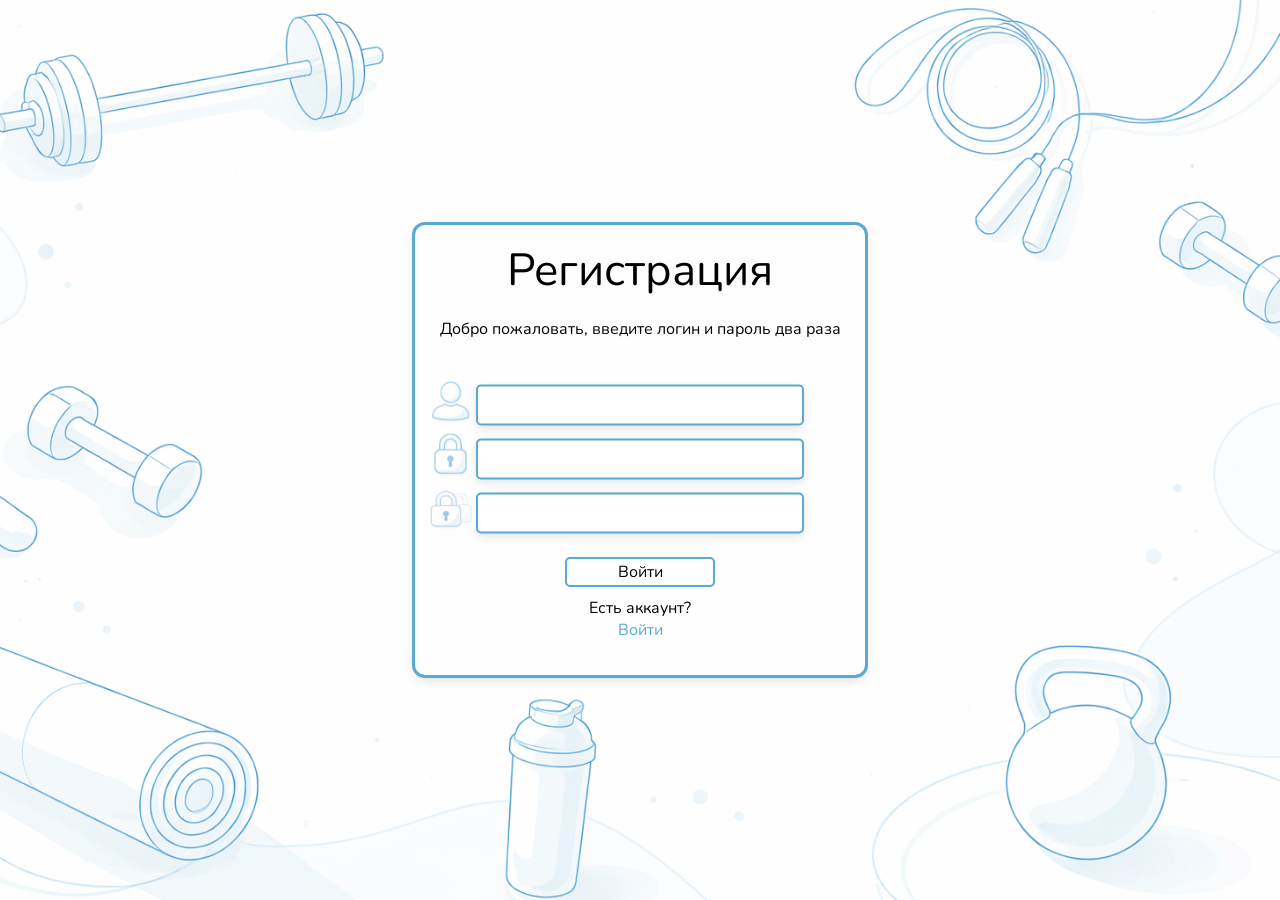
==== registration.html @ b4236ad9 "ервый коммит: мой университетский проект" ====
<!DOCTYPE html>
<html lang="ru">
<head>
    <meta charset="UTF-8">
    <meta name="viewport" content="width=device-width, initial-scale=1.0">
    <link rel="stylesheet" href="styles/auth.css">
    <title>"НАЗВАНИЕ"</title>
</head>
<body class = "background_auth">
    <div class = "box-auth">
        <p1 class = "text text--one">Регистрация</p1>
        <p2 class = "text text--two">Добро пожаловать, введите логин и пароль два раза</p2>
        <input type="text" class = "input input--duplicate-one" id="login">
        <input type="password" class = "input input--duplicate-two" id="password">
        <input type="password" class = "input input--duplicate-three" id="passworddup">
        <button class = "button" id="go_to_main">Войти</button>
        <img src="../images/logo.jpg" class = "logo-image-duplicate" alt="">
        <img src="../images/pswd.jpg" class = "pswd-image-duplicate" alt="" autocomplete="new-password">
        <img src="../images/pswddup.jpg" class = "pswd-image-duplicate1" alt="" autocomplete="new-password">
        <p3 class = "text text--three">Есть аккаунт?</p3>
        <a href="index.html" class="text text--four">Войти</a>
    </div>
</body>
</html>
---- styles/auth.css ----
html, body {
    overflow: hidden;
    height: 100%;
    margin: 0;
    padding: 0;
}
@font-face {
    font-family: 'main';
    src: url('../fonts/Nunito-Regular.ttf') format('truetype');
    font-weight: 100 900;
    font-style: normal;
    font-display: swap;
}

.background_auth {
    margin: 0;
    padding: 0;
    min-height: 100vh;
    background-image: url("../images/background.png");
    background-size: cover;
    background-position: center;
    background-repeat: no-repeat;
}

.box-auth{
    position: absolute;
    top: 50%;
    left: 50%;
    width: 450px;
    height: 450px;
    transform: translate(-50%, -50%);
    outline: 3px solid #5aa9d0;
    border-radius: 10px;
    box-shadow: 0 4px 12px rgba(0, 0, 0, 0.15);
    animation: slideUp 0.7s ease-out
}

.text{
    font-family: "main", "Segoe UI";
    color: black;
}

.text--one{
    position: absolute;
    top: 10%;
    left: 50%;
    transform: translate(-50%, -50%);
    font-size: 45px;
    font-weight: 500;
}

.text--two{
    position: absolute;
    top: 23%;
    left: 50%;
    transform: translate(-50%, -50%);
    font-size: 16px;
    font-weight: 300;
    white-space: nowrap;
}

.text--three{
    position: absolute;
    top: 85%;
    left: 50%;
    transform: translate(-50%, -50%);
}

.text--four{
    position: absolute;
    top: 90%;
    left: 50%;
    transform: translate(-50%, -50%);
    text-decoration: none;
    color: #5aa9d0;
    font-weight: 500;
}
.input{
    border-radius: 5px;
    border: 2px solid #5aa9d0;
    width: 320px;
    height: 35px;
    box-shadow: 0 3px 10px rgba(0, 0, 0, 0.1);
    font-weight: 300;
    font-size: 18px;
    text-indent: 15px;
    font-family: "main", "Segoe UI";
}
.input:hover {
    border: 2px solid #5096b8;
}
.input:focus {
    border: 2px solid #3e7691;
    outline: none;
    box-shadow: 0 3px 15px rgba(90, 169, 208, 0.3);
    font-weight: 400;
    font-size: 20px;
}
.input--one{
    position: absolute;
    top: 53%;
    left: 50%;
    transform: translate(-50%, -50%);
}

.input--two{
    position: absolute;
    top: 65%;
    left: 50%;
    transform: translate(-50%, -50%);
}

.input--duplicate-one{
    position: absolute;
    top: 40%;
    left: 50%;
    transform: translate(-50%, -50%);
}
.input--duplicate-two{
    position: absolute;
    top: 52%;
    left: 50%;
    transform: translate(-50%, -50%);
}
.input--duplicate-three{
    position: absolute;
    top: 64%;
    left: 50%;
    transform: translate(-50%, -50%);
}


.button{
    font-family: "main", "Segoe UI";
    color: black;
    width: 150px;
    height: 30px;
    position: absolute;
    top: 77%;
    left: 50%;
    transform: translate(-50%, -50%);
    font-size: 16px;
    font-weight: 600;
    outline: none;
    border-radius: 5px;
    background: none; 
    border: 2px solid #5aa9d0;
}
.button:hover {
    border: 2px solid #5096b8;
}
.button:active {
    border: 2px solid #3e7691;
    outline: none;
    box-shadow: 0 3px 15px rgba(90, 169, 208, 0.3);
    font-weight: 350;
}


.logo-image{
    position: absolute;
    top: 52%;
    left: 8%;
    transform: translate(-50%, -50%);
    width: 40px;
}

.pswd-image{
    position: absolute;
    top: 64%;
    left: 8%;
    transform: translate(-50%, -50%);
    width: 40px;
}

.logo-image-duplicate{
    position: absolute;
    top: 39%;
    left: 8%;
    transform: translate(-50%, -50%);
    width: 40px;
}
.pswd-image-duplicate{
    position: absolute;
    top: 51%;
    left: 8%;
    transform: translate(-50%, -50%);
    width: 40px;
}
.pswd-image-duplicate1{
    position: absolute;
    top: 63%;
    left: 8%;
    transform: translate(-50%, -50%);
    width: 50px;
}
@keyframes slideUp {
    0% {
        opacity: 0;
        transform: translate(-50%, 40%);
    }
    100% {
        opacity: 1;
        transform: translate(-50%, -50%);
    }
}
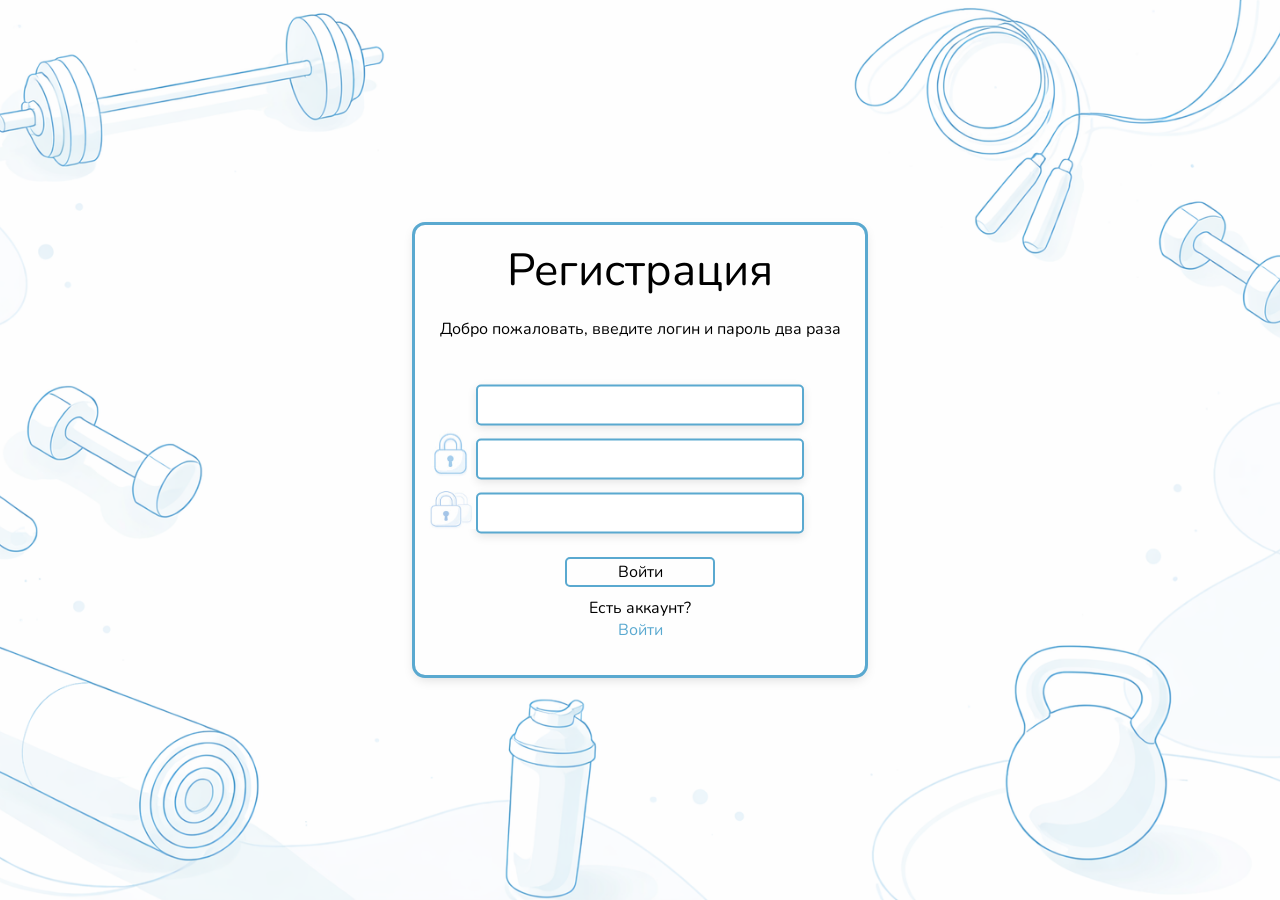
==== commit 7bd23b97: "Update registration.html" ====
--- a/registration.html
+++ b/registration.html
@@ -14,11 +14,11 @@
         <input type="password" class = "input input--duplicate-two" id="password">
         <input type="password" class = "input input--duplicate-three" id="passworddup">
         <button class = "button" id="go_to_main">Войти</button>
-        <img src="../images/logo.jpg" class = "logo-image-duplicate" alt="">
+        <img src="view/images/logo.jpg" class = "logo-image-duplicate" alt="">
         <img src="../images/pswd.jpg" class = "pswd-image-duplicate" alt="" autocomplete="new-password">
         <img src="../images/pswddup.jpg" class = "pswd-image-duplicate1" alt="" autocomplete="new-password">
         <p3 class = "text text--three">Есть аккаунт?</p3>
         <a href="index.html" class="text text--four">Войти</a>
     </div>
 </body>
-</html>+</html>
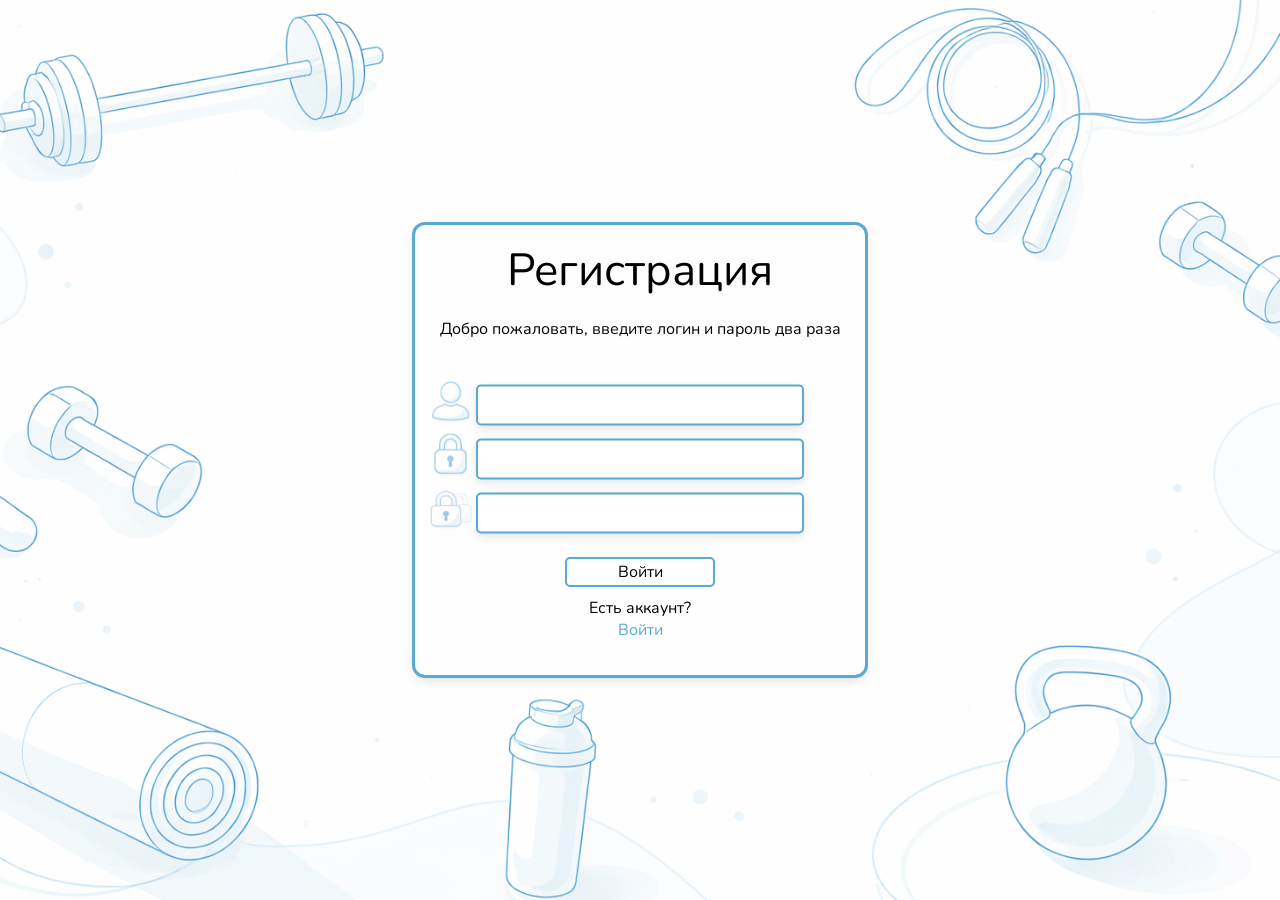
==== commit df38c9ff: "Update registration.html" ====
--- a/registration.html
+++ b/registration.html
@@ -14,7 +14,7 @@
         <input type="password" class = "input input--duplicate-two" id="password">
         <input type="password" class = "input input--duplicate-three" id="passworddup">
         <button class = "button" id="go_to_main">Войти</button>
-        <img src="view/images/logo.jpg" class = "logo-image-duplicate" alt="">
+        <img src="../images/logo.jpg" class = "logo-image-duplicate" alt="">
         <img src="../images/pswd.jpg" class = "pswd-image-duplicate" alt="" autocomplete="new-password">
         <img src="../images/pswddup.jpg" class = "pswd-image-duplicate1" alt="" autocomplete="new-password">
         <p3 class = "text text--three">Есть аккаунт?</p3>
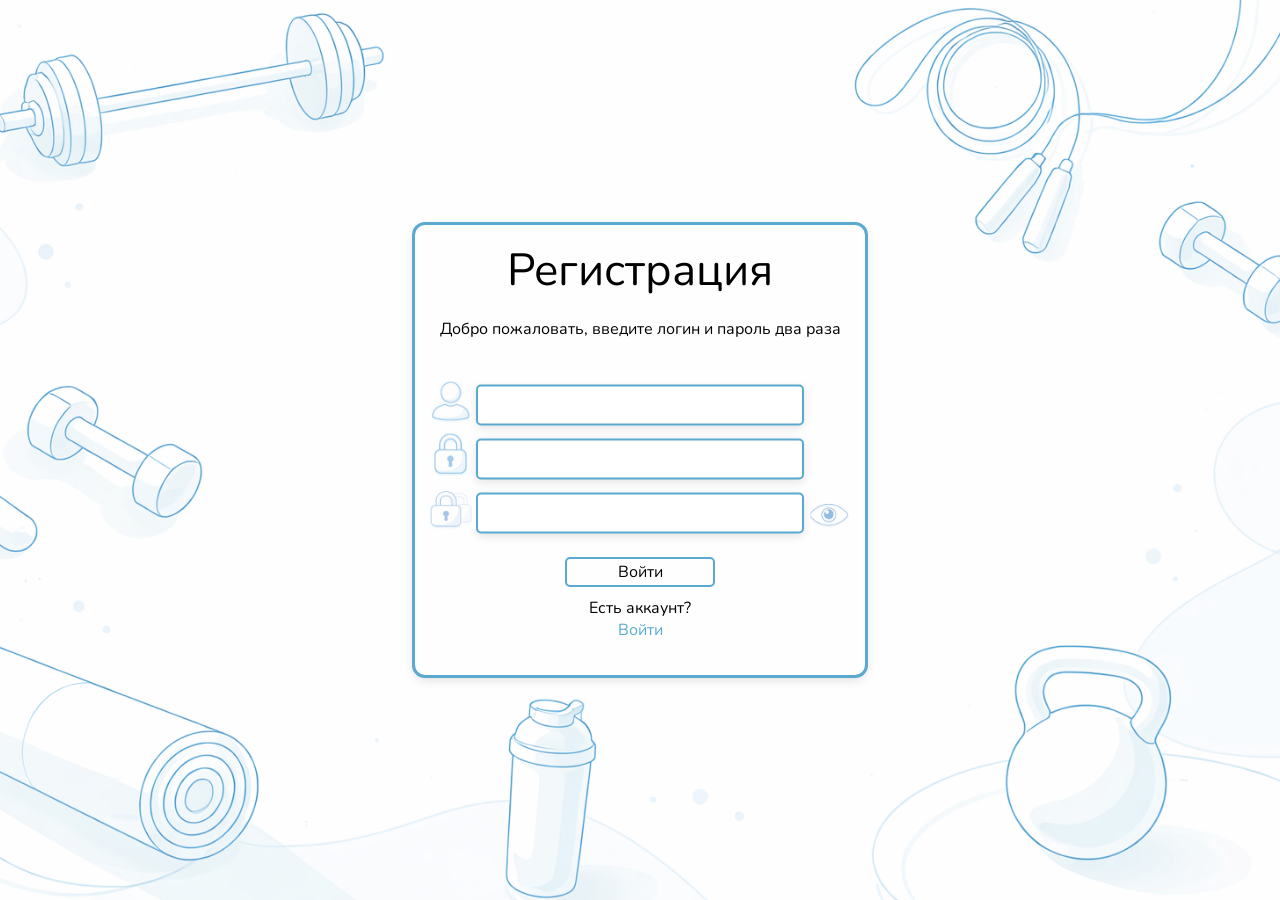
==== commit ba5849c7: "обавил страницу авторизации, стили и логику для глазика" ====
--- a/registration.html
+++ b/registration.html
@@ -18,7 +18,9 @@
         <img src="../images/pswd.jpg" class = "pswd-image-duplicate" alt="" autocomplete="new-password">
         <img src="../images/pswddup.jpg" class = "pswd-image-duplicate1" alt="" autocomplete="new-password">
         <p3 class = "text text--three">Есть аккаунт?</p3>
+        <button class = "eye_button" id = "eye_button"></button>
         <a href="index.html" class="text text--four">Войти</a>
     </div>
+    <script src = "js_scripts/authreg.js"></script>
 </body>
-</html>
+</html>
--- a/styles/auth.css
+++ b/styles/auth.css
@@ -205,3 +205,18 @@
     }
 }
 
+.eye_button{
+    background-image: url("../images/eye.jpg");
+    width: 55px;
+    height: 40px;
+    background-size: cover;
+    background-position: center;
+    border: none;
+    cursor: pointer;
+    outline: none;
+    position: absolute;
+    top: 60%;
+    left: 86%;
+    transform: translate(-50%, -50%);
+    transform: scale(0.7);
+}
